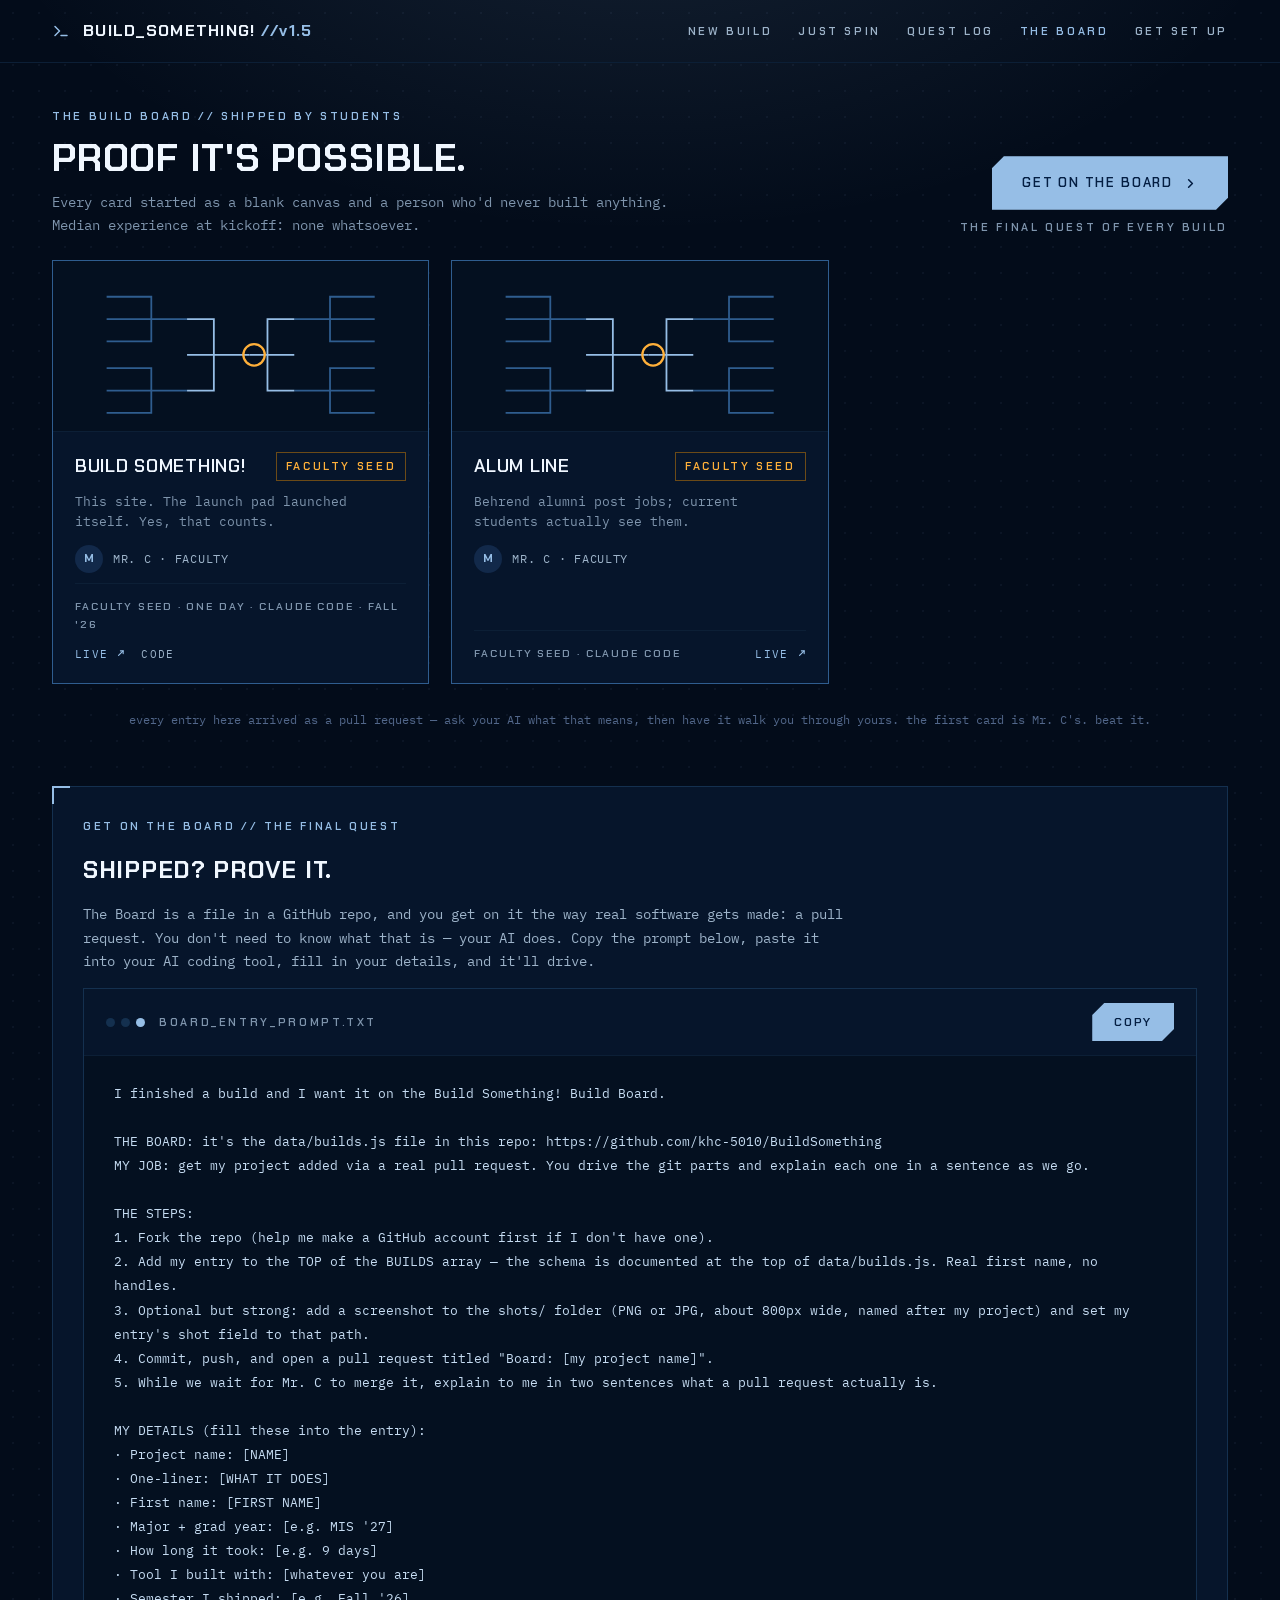
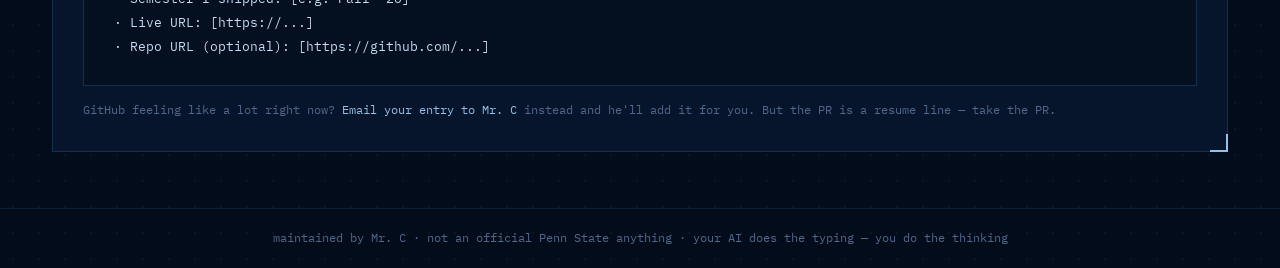
==== board.html @ 5aac2401 "Build Something! v1.5 — launch pad for Behrend students who keep getting told to build something Sta" ====
<!doctype html>
<html lang="en">
<head>
<meta charset="utf-8">
<meta name="viewport" content="width=device-width, initial-scale=1">
<title>The Build Board — Build Something!</title>
<link rel="preconnect" href="https://fonts.googleapis.com">
<link rel="preconnect" href="https://fonts.gstatic.com" crossorigin>
<link href="https://fonts.googleapis.com/css2?family=Chakra+Petch:wght@500;600;700&family=IBM+Plex+Mono:wght@400;500;600&display=swap" rel="stylesheet">
<link rel="icon" href="data:image/svg+xml,<svg xmlns='http://www.w3.org/2000/svg' viewBox='0 0 24 24'><rect width='24' height='24' fill='%23030c1a'/><path d='M5 7l6 5-6 5M13 17h6' stroke='%2396bee6' stroke-width='2.5' fill='none' stroke-linecap='round' stroke-linejoin='round'/></svg>">
<link rel="manifest" href="manifest.json">
<meta name="theme-color" content="#030c1a">
<link rel="apple-touch-icon" href="icons/apple-touch-icon.png">
<link rel="stylesheet" href="css/style.css">
<script src="data/builds.js"></script>
<script src="js/app.js"></script>
</head>
<body>

<header class="topbar">
  <div class="wrap topbar-inner">
    <a class="logo" href="index.html">
      <svg width="18" height="18" viewBox="0 0 24 24" fill="none" stroke="#96bee6" stroke-width="2" stroke-linecap="round" stroke-linejoin="round"><polyline points="4 6 10 12 4 18"></polyline><line x1="12" y1="18" x2="20" y2="18"></line></svg>
      <span class="logo-name">BUILD_SOMETHING!<span> //v1.5</span></span>
    </a>
    <nav class="topnav">
      <a class="lbl" href="intake.html">New Build</a>
      <a class="lbl" href="machine.html">Just Spin</a>
      <a class="lbl" href="quests.html">Quest Log</a>
      <a class="lbl here" href="board.html">The Board</a>
      <a class="lbl" href="setup.html">Get Set Up</a>
    </nav>
  </div>
</header>

<main>
  <div class="wrap" style="display:flex;align-items:flex-end;justify-content:space-between;gap:32px;flex-wrap:wrap;">
    <div class="page-head" style="max-width:640px;">
      <div class="lbl blue">The Build Board // shipped by students</div>
      <h1>PROOF IT'S POSSIBLE.</h1>
      <p class="page-sub" style="margin:0;">Every card started as a blank canvas and a person who'd never built anything. Median experience at kickoff: none whatsoever.</p>
    </div>
    <div style="display:flex;flex-direction:column;gap:8px;align-items:flex-end;padding-top:20px;">
      <a class="btn btn-primary" href="#join">Get on the board
        <svg width="15" height="15" viewBox="0 0 24 24" fill="none" stroke="currentColor" stroke-width="2.5" stroke-linecap="round" stroke-linejoin="round"><polyline points="9 6 15 12 9 18"></polyline></svg>
      </a>
      <span class="lbl">The final quest of every build</span>
    </div>
  </div>

  <div class="wrap">
    <div class="board-grid" id="board-grid"></div>
    <p class="note" style="text-align:center;margin-top:26px;">every entry here arrived as a pull request &mdash; ask your AI what that means, then have it walk you through yours. the first card is Mr. C's. beat it.</p>
  </div>

  <div class="wrap" id="join" style="margin-top:56px;">
    <div class="panel corners" style="padding:30px;">
      <div style="display:flex;flex-direction:column;gap:14px;">
        <div class="lbl blue">Get on the board // the final quest</div>
        <h2 class="disp" style="margin:0;font-size:24px;color:var(--bright);letter-spacing:0.03em;">SHIPPED? PROVE IT.</h2>
        <p style="margin:0;font-size:13.5px;line-height:1.75;color:var(--muted2);max-width:760px;">The Board is a file in a GitHub repo, and you get on it the way real software gets made: a pull request. You don't need to know what that is &mdash; your AI does. Copy the prompt below, paste it into your AI coding tool, fill in your details, and it'll drive.</p>
        <div class="terminal">
          <div class="terminal-bar">
            <div style="display:flex;align-items:center;gap:14px;">
              <span class="term-dots"><span class="term-dot"></span><span class="term-dot"></span><span class="term-dot on"></span></span>
              <span class="lbl">BOARD_ENTRY_PROMPT.TXT</span>
            </div>
            <button class="btn btn-primary" style="padding:11px 22px;font-size:12px;" id="copy-board-prompt">Copy</button>
          </div>
          <pre id="board-prompt"></pre>
        </div>
        <p class="note" style="margin:0;">GitHub feeling like a lot right now? <a id="email-fallback" href="#">Email your entry to Mr. C</a> instead and he'll add it for you. But the PR is a resume line &mdash; take the PR.</p>
      </div>
    </div>
  </div>
</main>

<footer class="foot">maintained by Mr. C &middot; not an official Penn State anything &middot; your AI does the typing &mdash; you do the thinking</footer>

<script>
(function () {
  function bylineOf(b) {
    if (b.role) { return (b.builder + " · " + b.role).toUpperCase(); }
    var year = b.year ? " '" + b.year : "";
    return (b.builder + " · " + (b.major || "") + year).toUpperCase();
  }
  function metaOf(b) {
    var parts = [];
    if (b.seed) { parts.push("FACULTY SEED"); }
    if (b.days) { parts.push(String(b.days).toUpperCase()); }
    if (b.tool) { parts.push(String(b.tool).toUpperCase()); }
    if (b.semester) { parts.push(String(b.semester).toUpperCase()); }
    return parts.join(" · ");
  }
  var grid = $("#board-grid");
  var html = BUILDS.map(function (b) {
    var liveUrl = b.self ? location.origin : b.live;
    var codeUrl = b.self ? (String(SITE.repoUrl).indexOf("http") === 0 ? SITE.repoUrl : null) : b.code;
    var links = "";
    if (liveUrl) {
      links += '<a href="' + liveUrl + '" target="_blank" rel="noopener">LIVE ' +
        '<svg width="11" height="11" viewBox="0 0 24 24" fill="none" stroke="currentColor" stroke-width="2.5" stroke-linecap="round" stroke-linejoin="round"><path d="M14 4h6v6"></path><path d="M20 4L10 14"></path></svg></a>';
    }
    if (codeUrl) {
      links += '<a href="' + codeUrl + '" target="_blank" rel="noopener" style="color:var(--muted2);">CODE</a>';
    }
    return '<article class="card' + (b.seed ? " seeded" : "") + '">' +
      (b.shot ? '<img class="card-thumb" src="' + b.shot + '" alt="Screenshot of ' + b.name + '" loading="lazy">' : bsThumb(b.name)) +
      '<div class="card-body">' +
        '<div class="card-name-row"><span class="card-name">' + b.name.toUpperCase() + "</span>" +
          (b.seed ? '<span class="lbl amber" style="border:1px solid var(--amber-line);padding:4px 9px;">Faculty seed</span>' : "") +
        "</div>" +
        '<div class="card-blurb">' + b.blurb + "</div>" +
        '<div class="builder-row"><span class="avatar">' + b.builder.trim().charAt(0).toUpperCase() + "</span>" +
          '<span class="builder-name">' + bylineOf(b) + "</span></div>" +
        '<div class="card-foot"><span class="card-meta">' + metaOf(b) + "</span>" +
          '<span class="card-links">' + links + "</span></div>" +
      "</div></article>";
  }).join("");
  grid.innerHTML = html;

  var boardPrompt = [
    "I finished a build and I want it on the Build Something! Build Board.",
    "",
    "THE BOARD: it's the data/builds.js file in this repo: " + SITE.repoUrl,
    "MY JOB: get my project added via a real pull request. You drive the git parts and explain each one in a sentence as we go.",
    "",
    "THE STEPS:",
    "1. Fork the repo (help me make a GitHub account first if I don't have one).",
    "2. Add my entry to the TOP of the BUILDS array — the schema is documented at the top of data/builds.js. Real first name, no handles.",
    "3. Optional but strong: add a screenshot to the shots/ folder (PNG or JPG, about 800px wide, named after my project) and set my entry's shot field to that path.",
    "4. Commit, push, and open a pull request titled \"Board: [my project name]\".",
    "5. While we wait for Mr. C to merge it, explain to me in two sentences what a pull request actually is.",
    "",
    "MY DETAILS (fill these into the entry):",
    "· Project name: [NAME]",
    "· One-liner: [WHAT IT DOES]",
    "· First name: [FIRST NAME]",
    "· Major + grad year: [e.g. MIS '27]",
    "· How long it took: [e.g. 9 days]",
    "· Tool I built with: [whatever you are]",
    "· Semester I shipped: [e.g. Fall '26]",
    "· Live URL: [https://...]",
    "· Repo URL (optional): [https://github.com/...]"
  ].join("\n");
  $("#board-prompt").textContent = boardPrompt;
  $("#copy-board-prompt").addEventListener("click", function () { bsCopy(this, boardPrompt); });
  $("#email-fallback").href = "mailto:" + SITE.email + "?subject=" + encodeURIComponent("Board entry: [project name]") +
    "&body=" + encodeURIComponent("Project name:\nOne-liner:\nFirst name:\nMajor + grad year:\nHow long it took:\nTool:\nLive URL:\nRepo URL (optional):");
})();
</script>
</body>
</html>
---- css/style.css ----
/* Build Something! — one stylesheet, no build step, nothing to rot. */

:root {
  --bg: #030c1a;
  --panel: #06152b;
  --deep: #041020;
  --line: #14304f;
  --line-dim: #0c1f36;
  --blue: #96bee6;
  --blue-dim: rgba(150, 190, 230, 0.1);
  --ink: #dce8f5;
  --bright: #f0f7ff;
  --muted: #7f95ad;
  --muted2: #9db3c9;
  --faint: #52678a;
  --reel-faded: #3d5375;
  --border-strong: #2f5d8f;
  --dash: #29456b;
  --navy-ink: #041e42;
  --amber: #ffb03a;
  --amber-line: #6b4a17;
  --amber-ink: #c4a06a;
  --amber-faint: #8a6a35;
}

* { box-sizing: border-box; }

html, body { margin: 0; padding: 0; }

body {
  background-color: var(--bg);
  background-image:
    radial-gradient(1100px 620px at 50% -140px, rgba(150, 190, 230, 0.12), transparent 60%),
    radial-gradient(rgba(150, 190, 230, 0.055) 1px, transparent 1.4px);
  background-size: auto, 26px 26px;
  color: var(--ink);
  font-family: 'IBM Plex Mono', Consolas, 'Courier New', monospace;
  font-size: 14px;
  line-height: 1.65;
  min-height: 100vh;
  display: flex;
  flex-direction: column;
}

a { color: var(--blue); text-decoration: none; }
a:hover { color: #c9e2fa; }

main { flex-grow: 1; }

.wrap { width: 100%; max-width: 1240px; margin: 0 auto; padding: 0 32px; }

.disp { font-family: 'Chakra Petch', 'Segoe UI', Arial, sans-serif; }

.lbl {
  font-family: 'Chakra Petch', 'Segoe UI', Arial, sans-serif;
  font-weight: 600;
  font-size: 11px;
  letter-spacing: 0.24em;
  text-transform: uppercase;
  color: var(--muted);
}
.lbl.blue { color: var(--blue); }
.lbl.amber { color: var(--amber); }

/* ---------- chrome ---------- */

.topbar { border-bottom: 1px solid var(--line-dim); }
.topbar-inner {
  display: flex;
  align-items: center;
  justify-content: space-between;
  gap: 20px;
  padding: 18px 32px;
  flex-wrap: wrap;
}
.logo { display: flex; align-items: center; gap: 13px; }
.logo-name {
  font-family: 'Chakra Petch', 'Segoe UI', Arial, sans-serif;
  font-size: 16px;
  font-weight: 700;
  letter-spacing: 0.08em;
  color: var(--bright);
}
.logo-name span { color: var(--blue); }
.topnav { display: flex; align-items: center; gap: 26px; flex-wrap: wrap; }
.topnav a { color: var(--muted2); }
.topnav a:hover { color: var(--blue); }
.topnav a.here { color: var(--blue); }

.status-chip {
  display: flex;
  align-items: center;
  gap: 9px;
  padding: 9px 14px;
  border: 1px solid var(--line);
}
.status-dot {
  width: 8px;
  height: 8px;
  border-radius: 50%;
  background: var(--blue);
  animation: pulse 2s ease-out infinite;
}

.foot {
  border-top: 1px solid var(--line-dim);
  text-align: center;
  padding: 20px 32px;
  font-size: 11.5px;
  color: var(--faint);
  margin-top: 56px;
}

/* ---------- widgets ---------- */

.btn {
  font-family: 'Chakra Petch', 'Segoe UI', Arial, sans-serif;
  font-weight: 600;
  letter-spacing: 0.14em;
  text-transform: uppercase;
  display: inline-flex;
  align-items: center;
  justify-content: center;
  gap: 10px;
  clip-path: polygon(12px 0, 100% 0, 100% calc(100% - 12px), calc(100% - 12px) 100%, 0 100%, 0 12px);
  border: 0;
  cursor: pointer;
  font-size: 13px;
  padding: 16px 30px;
  background: transparent;
  color: var(--muted2);
}
.btn-primary {
  background: var(--blue);
  color: var(--navy-ink);
  box-shadow: 0 0 22px rgba(150, 190, 230, 0.25);
}
.btn-primary:hover { background: #b1d2f0; color: var(--navy-ink); }
.btn-ghost { border: 1px solid var(--line); }
.btn-ghost:hover { border-color: var(--border-strong); color: var(--bright); }
.btn-amber {
  background: var(--amber);
  color: #1c1206;
  animation: pulseA 1.8s ease-out infinite;
}
.btn-amber:hover { background: #ffc266; color: #1c1206; }
.btn svg { flex-shrink: 0; }

.corners { position: relative; }
.corners::before {
  content: "";
  position: absolute;
  top: -1px; left: -1px;
  width: 16px; height: 16px;
  border-top: 2px solid var(--blue);
  border-left: 2px solid var(--blue);
}
.corners::after {
  content: "";
  position: absolute;
  bottom: -1px; right: -1px;
  width: 16px; height: 16px;
  border-bottom: 2px solid var(--blue);
  border-right: 2px solid var(--blue);
}
.corners.amber::before { border-color: var(--amber); }
.corners.amber::after { border-color: var(--amber); }

.panel { background: var(--panel); border: 1px solid var(--line); }
.panel-deep { background: var(--deep); border: 1px solid var(--line); }

.chip {
  display: inline-flex;
  align-items: center;
  gap: 8px;
  padding: 13px 18px;
  border: 1px solid var(--line);
  color: var(--muted2);
  font-size: 12.5px;
  letter-spacing: 0.06em;
  cursor: pointer;
  background: transparent;
  font-family: inherit;
}
.chip:hover { border-color: var(--border-strong); color: var(--bright); }
.chip.on {
  background: var(--blue-dim);
  border-color: var(--border-strong);
  color: var(--bright);
}
.chip.on::before { content: "▸"; content: ""; }

.seg-row { display: flex; gap: 8px; }
.seg { height: 5px; flex-grow: 1; background: #0e2440; }
.seg.on { background: var(--blue); }
.seg.half { background: rgba(150, 190, 230, 0.28); }

input[type="text"], input[type="url"], textarea {
  width: 100%;
  background: var(--deep);
  border: 1px solid var(--line);
  color: var(--ink);
  font-family: inherit;
  font-size: 14px;
  line-height: 1.7;
  padding: 14px 16px;
  outline: none;
}
input:focus, textarea:focus { border-color: var(--border-strong); }
textarea { resize: vertical; min-height: 110px; }
::placeholder { color: var(--faint); }

.cursor { animation: blink 1.1s steps(1) infinite; }

@keyframes blink { 0%, 55% { opacity: 1; } 56%, 100% { opacity: 0; } }
@keyframes pulse { 0% { box-shadow: 0 0 0 0 rgba(150, 190, 230, 0.45); } 100% { box-shadow: 0 0 0 12px rgba(150, 190, 230, 0); } }
@keyframes pulseA { 0% { box-shadow: 0 0 0 0 rgba(255, 176, 58, 0.35); } 100% { box-shadow: 0 0 0 14px rgba(255, 176, 58, 0); } }

/* ---------- landing ---------- */

.hero { text-align: center; padding-top: 56px; }
.hero h1 {
  font-family: 'Chakra Petch', 'Segoe UI', Arial, sans-serif;
  font-size: clamp(42px, 8.5vw, 100px);
  font-weight: 700;
  line-height: 0.98;
  letter-spacing: 0.02em;
  color: var(--bright);
  text-shadow: 0 0 36px rgba(150, 190, 230, 0.32);
  margin: 22px 0 0 0;
}
.hero h1 span { color: var(--blue); }
.hero-sub {
  max-width: 660px;
  margin: 26px auto 0 auto;
  font-size: 14.5px;
  line-height: 1.7;
  color: var(--muted2);
}
.hero-sub strong { color: var(--bright); font-weight: 500; }

.menu { max-width: 840px; margin: 40px auto 0 auto; display: flex; flex-direction: column; gap: 12px; }
.menu-row {
  display: flex;
  align-items: center;
  gap: 18px;
  padding: 21px 26px;
  border: 1px solid var(--line);
  color: inherit;
  text-align: left;
}
.menu-row:hover { border-color: var(--border-strong); color: inherit; }
.menu-row.hot {
  background: var(--blue-dim);
  border-color: var(--border-strong);
}
.menu-row.dim { border-style: dashed; border-color: #142a47; opacity: 0.62; }
.menu-body { display: flex; flex-direction: column; gap: 4px; flex-grow: 1; }
.menu-name {
  font-family: 'Chakra Petch', 'Segoe UI', Arial, sans-serif;
  font-size: 19px;
  font-weight: 600;
  letter-spacing: 0.06em;
  color: var(--bright);
}
.menu-desc { font-size: 13px; color: var(--muted); }
.menu-meta { flex-shrink: 0; }

.ticker {
  display: flex;
  justify-content: center;
  gap: 48px;
  padding: 22px 32px;
  border-top: 1px solid var(--line-dim);
  margin-top: 56px;
  flex-wrap: wrap;
}
.tick { display: flex; align-items: baseline; gap: 10px; }
.tick b {
  font-family: 'Chakra Petch', 'Segoe UI', Arial, sans-serif;
  font-size: 16px;
  font-weight: 700;
  color: var(--blue);
}

/* ---------- page headers ---------- */

.page-head { padding-top: 44px; display: flex; flex-direction: column; gap: 12px; }
.page-head h1 {
  font-family: 'Chakra Petch', 'Segoe UI', Arial, sans-serif;
  font-size: clamp(26px, 4vw, 38px);
  font-weight: 700;
  letter-spacing: 0.02em;
  color: var(--bright);
  margin: 0;
  line-height: 1.1;
}
.page-sub { font-size: 13.5px; color: var(--muted); max-width: 640px; }

/* ---------- intake ---------- */

.intake-grid { display: grid; grid-template-columns: 1fr 400px; gap: 36px; padding-top: 40px; }
.q-title {
  font-family: 'Chakra Petch', 'Segoe UI', Arial, sans-serif;
  font-size: clamp(24px, 3vw, 34px);
  font-weight: 700;
  line-height: 1.15;
  color: var(--bright);
  margin: 0;
}
.q-help { font-size: 13.5px; line-height: 1.7; color: var(--muted); max-width: 600px; }
.chips { display: flex; flex-wrap: wrap; gap: 10px; }
.dossier-row { display: flex; justify-content: space-between; gap: 14px; font-size: 12.5px; }
.dossier-row .k { color: var(--muted); flex-shrink: 0; }
.dossier-row .v { color: var(--bright); text-align: right; overflow-wrap: anywhere; }
.dossier-row .v.pending { color: var(--faint); }

/* ---------- idea machine ---------- */

.machine { max-width: 1120px; margin: 30px auto 0 auto; padding: 30px; }
.reels { display: grid; grid-template-columns: repeat(3, minmax(0, 1fr)); gap: 20px; }
.reel-window { border: 1px solid var(--line); background: var(--deep); overflow: hidden; }
.reel-cell {
  padding: 15px 12px;
  text-align: center;
  font-size: 12.5px;
  letter-spacing: 0.04em;
  color: var(--reel-faded);
  min-height: 52px;
  display: flex;
  align-items: center;
  justify-content: center;
}
.reel-cell.mid {
  font-family: 'Chakra Petch', 'Segoe UI', Arial, sans-serif;
  font-size: 17px;
  font-weight: 600;
  color: var(--bright);
  background: rgba(150, 190, 230, 0.09);
  border-top: 1px solid var(--blue);
  border-bottom: 1px solid var(--blue);
  min-height: 66px;
}
.lock-btn {
  display: flex;
  align-items: center;
  justify-content: center;
  gap: 8px;
  padding: 12px;
  border: 1px solid var(--line);
  background: transparent;
  color: var(--muted);
  font-family: inherit;
  font-size: 11px;
  letter-spacing: 0.18em;
  cursor: pointer;
  width: 100%;
}
.lock-btn.locked {
  background: rgba(255, 176, 58, 0.1);
  border-color: var(--amber-line);
  color: var(--amber);
}
.readout { max-width: 1120px; margin: 22px auto 0 auto; padding: 24px 28px; display: flex; flex-direction: column; gap: 12px; }
.readout-sentence { font-size: 15.5px; line-height: 1.7; color: var(--ink); max-width: 900px; }
.readout-sentence b {
  font-family: 'Chakra Petch', 'Segoe UI', Arial, sans-serif;
  color: var(--blue);
  font-weight: 600;
}

/* ---------- prompt ---------- */

.steps { display: grid; grid-template-columns: repeat(3, minmax(0, 1fr)); gap: 18px; }
.step { padding: 20px 22px; display: flex; flex-direction: column; gap: 9px; }
.step-name {
  font-family: 'Chakra Petch', 'Segoe UI', Arial, sans-serif;
  font-size: 13px;
  font-weight: 700;
  color: var(--blue);
  letter-spacing: 0.16em;
}
.step-desc { font-size: 12.5px; line-height: 1.65; color: var(--muted2); }

.terminal { background: var(--deep); border: 1px solid var(--line); }
.terminal-bar {
  display: flex;
  align-items: center;
  justify-content: space-between;
  gap: 14px;
  padding: 14px 22px;
  border-bottom: 1px solid var(--line-dim);
  background: var(--panel);
  flex-wrap: wrap;
}
.term-dots { display: flex; gap: 6px; }
.term-dot { width: 9px; height: 9px; border-radius: 50%; background: var(--line); }
.term-dot.on { background: var(--blue); }
.terminal pre {
  margin: 0;
  padding: 26px 30px;
  font-family: inherit;
  font-size: 13px;
  line-height: 1.85;
  color: #c6dcf2;
  white-space: pre-wrap;
  overflow-wrap: anywhere;
}

/* ---------- quest log ---------- */

.quest-grid { display: grid; grid-template-columns: 1fr 410px; gap: 40px; padding-top: 34px; }
.quest { display: flex; gap: 22px; }
.quest-rail { display: flex; flex-direction: column; align-items: center; flex-shrink: 0; }
.quest-marker {
  width: 34px; height: 34px;
  border-radius: 50%;
  border: 2px dashed var(--dash);
  background: var(--deep);
  cursor: pointer;
  padding: 0;
  display: flex;
  align-items: center;
  justify-content: center;
  flex-shrink: 0;
}
.quest.done .quest-marker { background: var(--blue); border: 0; }
.quest.active .quest-marker { border: 2px solid var(--blue); border-style: solid; animation: pulse 2s ease-out infinite; }
.quest-line { width: 2px; flex-grow: 1; background: var(--line); }
.quest.done .quest-line { background: var(--blue); }
.quest-body { display: flex; flex-direction: column; gap: 7px; padding-bottom: 30px; flex-grow: 1; }
.quest.locked .quest-body { opacity: 0.6; }
.quest.active .quest-body {
  background: rgba(150, 190, 230, 0.06);
  border: 1px solid var(--border-strong);
  padding: 18px 22px;
  margin-bottom: 30px;
}
.quest-title-row { display: flex; align-items: center; gap: 14px; flex-wrap: wrap; }
.quest-name {
  font-family: 'Chakra Petch', 'Segoe UI', Arial, sans-serif;
  font-size: 18px;
  font-weight: 600;
  color: var(--bright);
  letter-spacing: 0.05em;
}
.quest-tag { border: 1px solid var(--line); padding: 5px 10px; }
.quest.done .quest-tag { color: var(--blue); border-color: var(--border-strong); }
.quest.active .quest-tag { color: var(--navy-ink); background: var(--blue); border-color: var(--blue); }
.quest-desc { font-size: 13px; line-height: 1.65; color: var(--muted); max-width: 600px; }

/* ---------- board ---------- */

.board-grid {
  display: grid;
  grid-template-columns: repeat(auto-fill, minmax(320px, 1fr));
  gap: 22px;
  padding-top: 24px;
}
.card { background: var(--panel); border: 1px solid var(--line); display: flex; flex-direction: column; }
.card.seeded { border-color: var(--border-strong); }
.card-thumb { display: block; width: 100%; height: auto; background: var(--deep); border-bottom: 1px solid var(--line-dim); }
.card-body { display: flex; flex-direction: column; gap: 10px; padding: 20px 22px; flex-grow: 1; }
.card-name-row { display: flex; align-items: center; justify-content: space-between; gap: 10px; flex-wrap: wrap; }
.card-name {
  font-family: 'Chakra Petch', 'Segoe UI', Arial, sans-serif;
  font-size: 18px;
  font-weight: 600;
  color: var(--bright);
  letter-spacing: 0.04em;
}
.card-blurb { font-size: 12.5px; line-height: 1.6; color: var(--muted); }
.builder-row { display: flex; align-items: center; gap: 10px; margin-top: 4px; }
.avatar {
  font-family: 'Chakra Petch', 'Segoe UI', Arial, sans-serif;
  width: 28px; height: 28px;
  border-radius: 50%;
  background: #12294a;
  color: var(--blue);
  display: flex;
  align-items: center;
  justify-content: center;
  font-size: 12px;
  font-weight: 700;
  flex-shrink: 0;
}
.builder-name { font-size: 12px; color: var(--muted2); letter-spacing: 0.06em; }
.card-foot {
  display: flex;
  align-items: center;
  justify-content: space-between;
  gap: 12px;
  margin-top: auto;
  padding-top: 14px;
  border-top: 1px solid var(--line-dim);
  flex-wrap: wrap;
}
.card-meta {
  font-family: 'Chakra Petch', 'Segoe UI', Arial, sans-serif;
  font-weight: 600;
  font-size: 10.5px;
  letter-spacing: 0.18em;
  text-transform: uppercase;
  color: var(--muted);
}
.card-links { display: flex; gap: 16px; }
.card-links a { display: inline-flex; align-items: center; gap: 6px; font-size: 11px; letter-spacing: 0.12em; }

/* ---------- modal ---------- */

.modal-back {
  position: fixed;
  inset: 0;
  background: rgba(2, 8, 18, 0.82);
  display: none;
  align-items: center;
  justify-content: center;
  padding: 24px;
  z-index: 50;
}
.modal-back.open { display: flex; }
.modal {
  width: 100%;
  max-width: 760px;
  max-height: 86vh;
  overflow: auto;
  background: var(--panel);
  border: 1px solid var(--amber-line);
}

/* ---------- misc ---------- */

.note { font-size: 12px; line-height: 1.7; color: var(--faint); }
.tools-grid { display: grid; grid-template-columns: repeat(auto-fit, minmax(220px, 1fr)); gap: 16px; }
.grid2 { display: grid; grid-template-columns: repeat(auto-fit, minmax(320px, 1fr)); gap: 16px; }
.stale {
  display: flex;
  align-items: center;
  gap: 18px;
  border: 1px solid var(--amber-line);
  background: rgba(255, 176, 58, 0.05);
  padding: 18px 24px;
}
.stale-text { font-size: 12.5px; line-height: 1.7; color: var(--amber-ink); }
.stale-text b {
  font-family: 'Chakra Petch', 'Segoe UI', Arial, sans-serif;
  color: var(--amber);
  font-weight: 600;
  letter-spacing: 0.1em;
}

@media (max-width: 960px) {
  .intake-grid, .quest-grid { grid-template-columns: 1fr; }
  .reels { grid-template-columns: 1fr; }
  .steps { grid-template-columns: 1fr; }
  .ticker { gap: 22px; }
}
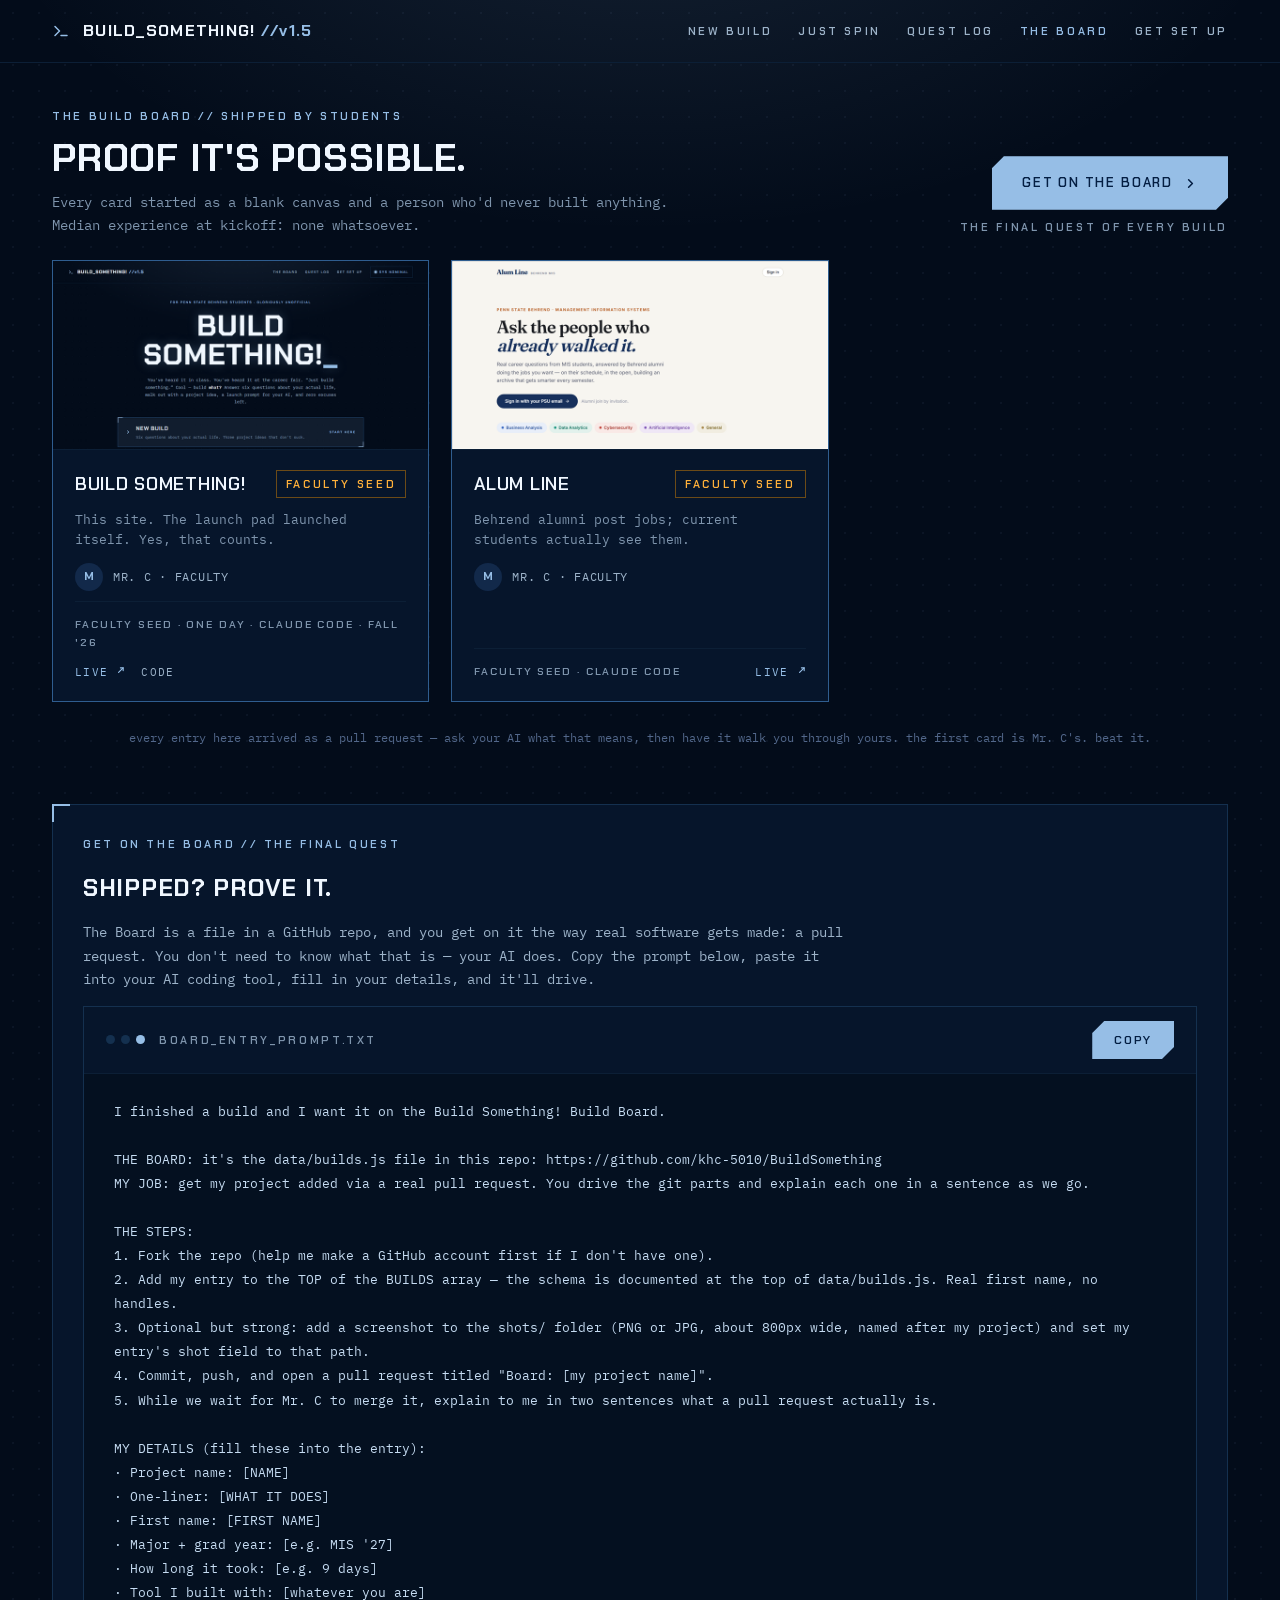
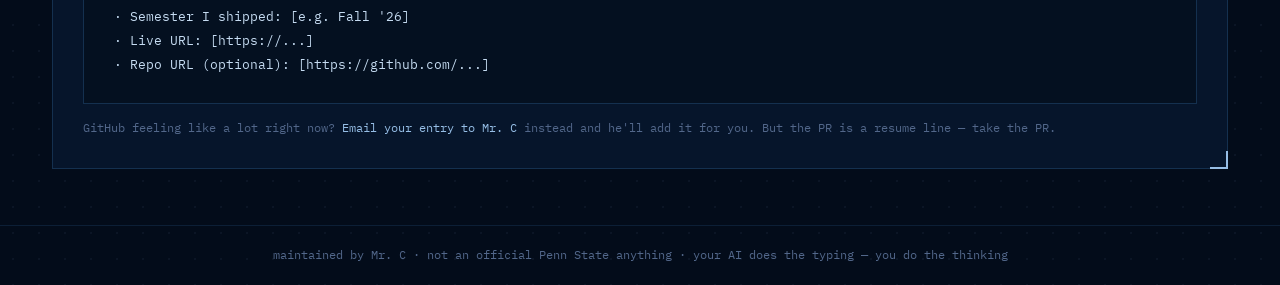
==== commit 3b60a696: "Brand pass: >! logo + real app screenshots on Build Board cards Prompt Bang icon set (any + maskable" ====
--- a/board.html
+++ b/board.html
@@ -7,7 +7,7 @@
 <link rel="preconnect" href="https://fonts.googleapis.com">
 <link rel="preconnect" href="https://fonts.gstatic.com" crossorigin>
 <link href="https://fonts.googleapis.com/css2?family=Chakra+Petch:wght@500;600;700&family=IBM+Plex+Mono:wght@400;500;600&display=swap" rel="stylesheet">
-<link rel="icon" href="data:image/svg+xml,<svg xmlns='http://www.w3.org/2000/svg' viewBox='0 0 24 24'><rect width='24' height='24' fill='%23030c1a'/><path d='M5 7l6 5-6 5M13 17h6' stroke='%2396bee6' stroke-width='2.5' fill='none' stroke-linecap='round' stroke-linejoin='round'/></svg>">
+<link rel="icon" type="image/png" sizes="32x32" href="icons/favicon-32.png"><link rel="icon" type="image/png" sizes="16x16" href="icons/favicon-16.png"><link rel="icon" href="favicon.ico" sizes="any">
 <link rel="manifest" href="manifest.json">
 <meta name="theme-color" content="#030c1a">
 <link rel="apple-touch-icon" href="icons/apple-touch-icon.png">
